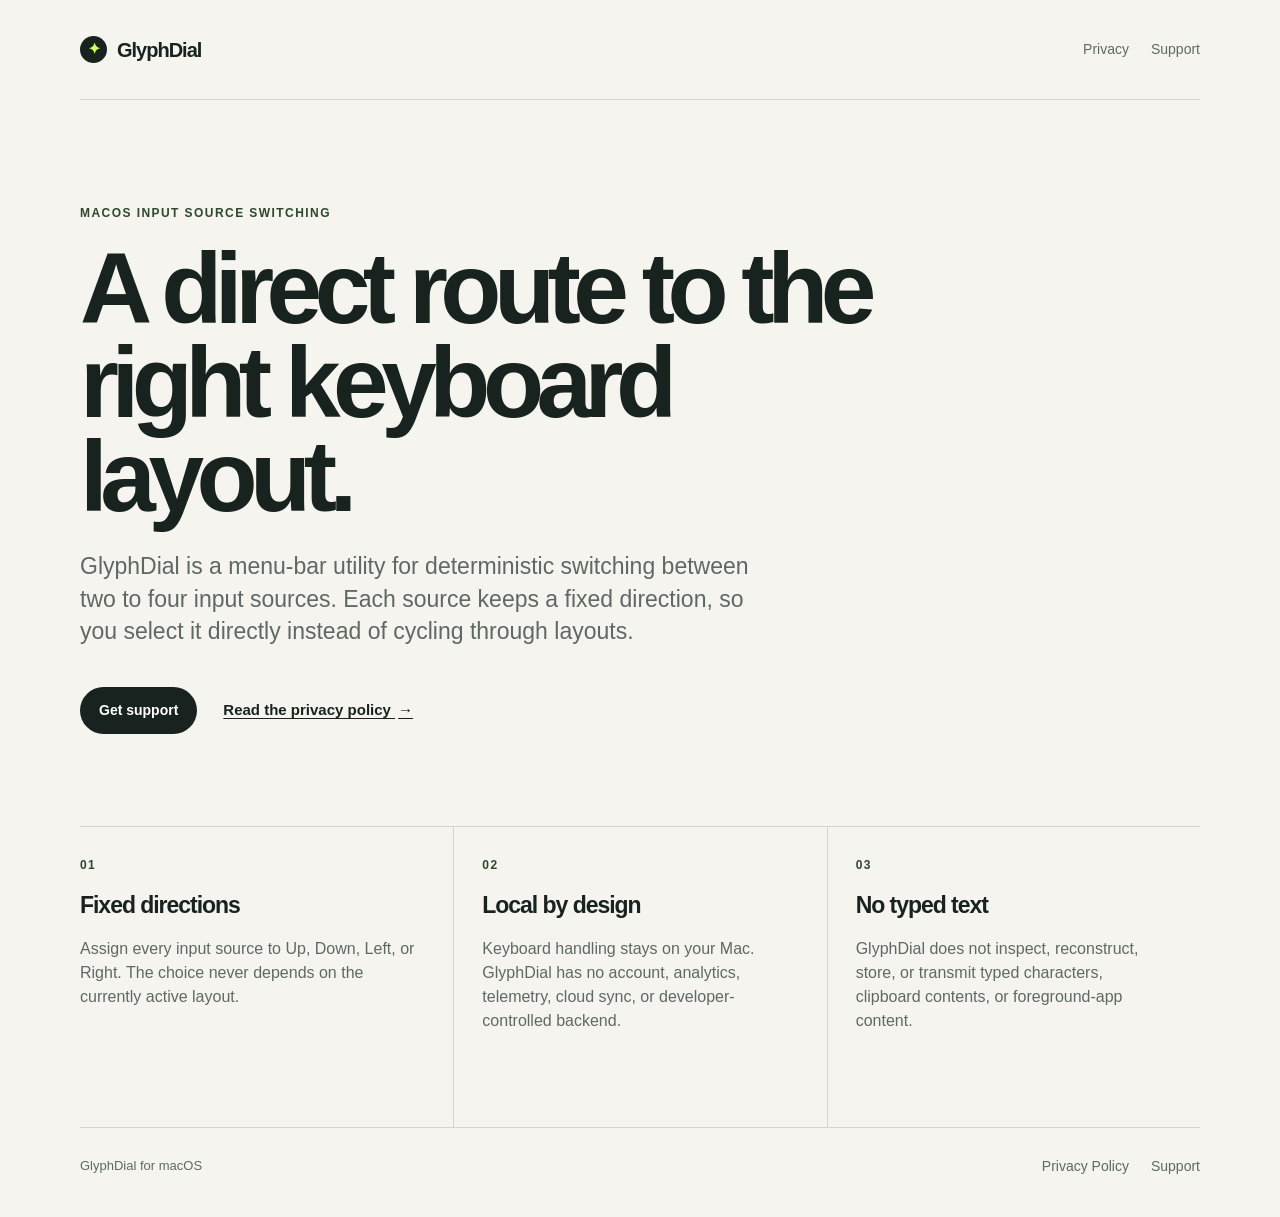
==== glyphdial/index.html @ 21ad790f "Add GlyphDial support and privacy pages" ====
<!doctype html>
<html lang="en">
  <head>
    <meta charset="utf-8">
    <meta name="viewport" content="width=device-width, initial-scale=1">
    <meta name="description" content="Support and privacy information for GlyphDial, a local macOS input-source switcher.">
    <title>GlyphDial</title>
    <link rel="stylesheet" href="/glyphdial/styles.css">
  </head>
  <body>
    <main>
      <div class="shell">
        <header class="site-header">
          <a class="wordmark" href="/glyphdial/" aria-label="GlyphDial home"><span class="wordmark-mark" aria-hidden="true">✦</span>GlyphDial</a>
          <nav aria-label="Primary navigation"><a href="/glyphdial/privacy/">Privacy</a><a href="/glyphdial/support/">Support</a></nav>
        </header>
        <section class="hero">
          <p class="eyebrow">macOS input source switching</p>
          <h1>A direct route to the right keyboard layout.</h1>
          <p class="lede">GlyphDial is a menu-bar utility for deterministic switching between two to four input sources. Each source keeps a fixed direction, so you select it directly instead of cycling through layouts.</p>
          <div class="hero-links"><a class="button" href="/glyphdial/support/">Get support</a><a class="text-link" href="/glyphdial/privacy/">Read the privacy policy <span aria-hidden="true">→</span></a></div>
        </section>
        <section class="principles" aria-label="GlyphDial principles">
          <article><p class="number">01</p><h2>Fixed directions</h2><p>Assign every input source to Up, Down, Left, or Right. The choice never depends on the currently active layout.</p></article>
          <article><p class="number">02</p><h2>Local by design</h2><p>Keyboard handling stays on your Mac. GlyphDial has no account, analytics, telemetry, cloud sync, or developer-controlled backend.</p></article>
          <article><p class="number">03</p><h2>No typed text</h2><p>GlyphDial does not inspect, reconstruct, store, or transmit typed characters, clipboard contents, or foreground-app content.</p></article>
        </section>
        <footer><span>GlyphDial for macOS</span><div><a href="/glyphdial/privacy/">Privacy Policy</a><a href="/glyphdial/support/">Support</a></div></footer>
      </div>
    </main>
  </body>
</html>
---- glyphdial/styles.css ----
:root {
  --background: #f5f4ef;
  --foreground: #18231f;
  --muted: #5f6964;
  --line: #d4d6cc;
  --accent: #d8ff62;
  --accent-dark: #2d482e;
}

* { box-sizing: border-box; }

html { background: var(--background); }

body {
  margin: 0;
  background: var(--background);
  color: var(--foreground);
  font-family: -apple-system, BlinkMacSystemFont, "SF Pro Display", "Helvetica Neue", Arial, sans-serif;
  font-size: 16px;
  line-height: 1.5;
  -webkit-font-smoothing: antialiased;
}

a { color: inherit; text-decoration-thickness: 1px; text-underline-offset: 3px; }

.shell { width: min(1120px, calc(100% - 48px)); margin: 0 auto; }
.policy-shell { max-width: 840px; }

.site-header {
  min-height: 100px;
  display: flex;
  align-items: center;
  justify-content: space-between;
  border-bottom: 1px solid var(--line);
}

.wordmark {
  display: inline-flex;
  gap: 10px;
  align-items: center;
  color: var(--foreground);
  font-size: 20px;
  font-weight: 700;
  letter-spacing: -0.05em;
  text-decoration: none;
}

.wordmark-mark {
  display: grid;
  width: 27px;
  height: 27px;
  place-items: center;
  border-radius: 50%;
  background: var(--foreground);
  color: var(--accent);
  font-size: 15px;
}

nav, footer div { display: flex; gap: 22px; }
nav a, footer a { color: var(--muted); font-size: 14px; text-decoration: none; }
nav a[aria-current="page"], nav a:hover, footer a:hover { color: var(--foreground); }

.hero { max-width: 900px; padding: 104px 0 92px; }
.support-hero { max-width: 830px; padding: 100px 0 64px; }
.eyebrow, .number {
  margin: 0 0 19px;
  color: var(--accent-dark);
  font-size: 12px;
  font-weight: 700;
  letter-spacing: 0.12em;
  text-transform: uppercase;
}

h1, h2, p { margin-top: 0; }
h1 {
  max-width: 830px;
  margin-bottom: 27px;
  font-size: clamp(50px, 8vw, 100px);
  font-weight: 700;
  letter-spacing: -0.075em;
  line-height: 0.94;
}

.lede {
  max-width: 675px;
  color: var(--muted);
  font-size: clamp(18px, 2vw, 23px);
  line-height: 1.42;
}

.hero-links { display: flex; align-items: center; gap: 26px; margin-top: 39px; }
.button {
  padding: 13px 19px;
  border-radius: 999px;
  background: var(--foreground);
  color: #fff;
  font-size: 14px;
  font-weight: 700;
  text-decoration: none;
}
.button:hover { background: var(--accent-dark); color: var(--accent); }
.text-link { font-size: 15px; font-weight: 700; }
.text-link span { margin-left: 3px; }

.principles, .support-grid {
  display: grid;
  grid-template-columns: repeat(3, 1fr);
  border-top: 1px solid var(--line);
}
.principles article, .support-grid article { min-height: 300px; padding: 29px 28px 28px 0; }
.principles article + article, .support-grid article + article { padding-left: 28px; border-left: 1px solid var(--line); }
h2 { font-size: 23px; letter-spacing: -0.045em; line-height: 1.1; }
.principles p:not(.number), .support-grid p:not(.number), .policy p, .privacy-note p { color: var(--muted); }

.policy { padding: 94px 0 78px; }
.policy h1 { max-width: 690px; font-size: clamp(48px, 7vw, 78px); }
.effective { color: var(--muted); font-size: 14px; }
.policy-intro { max-width: 620px; margin: 41px 0 55px; color: var(--foreground) !important; font-size: 22px; line-height: 1.35; }
.policy section { padding: 27px 0 31px; border-top: 1px solid var(--line); }
.policy h2 { margin-bottom: 15px; font-size: 26px; }
.policy p { max-width: 720px; font-size: 16px; line-height: 1.62; }

.support-hero h1 { margin-bottom: 27px; }
.support-grid { margin-bottom: 90px; }
.privacy-note { max-width: 760px; padding: 54px 0 88px; border-top: 1px solid var(--line); }
.privacy-note h2 { max-width: 660px; font-size: clamp(30px, 4vw, 45px); line-height: 1.02; }
.privacy-note p { max-width: 620px; margin-bottom: 27px; }

footer {
  display: flex;
  justify-content: space-between;
  padding: 28px 0 40px;
  border-top: 1px solid var(--line);
  color: var(--muted);
  font-size: 13px;
}

@media (max-width: 700px) {
  .shell { width: min(100% - 32px, 1120px); }
  .site-header { min-height: 80px; }
  nav, footer div { gap: 15px; }
  .hero, .support-hero { padding: 70px 0 55px; }
  .hero-links { flex-direction: column; align-items: flex-start; gap: 20px; }
  .principles, .support-grid { display: block; }
  .principles article, .support-grid article { min-height: auto; padding: 29px 0; border-bottom: 1px solid var(--line); }
  .principles article + article, .support-grid article + article { padding-left: 0; border-left: 0; }
  .policy { padding: 65px 0 55px; }
  .privacy-note { padding: 48px 0 60px; }
  footer { flex-direction: column; align-items: flex-start; gap: 15px; }
}
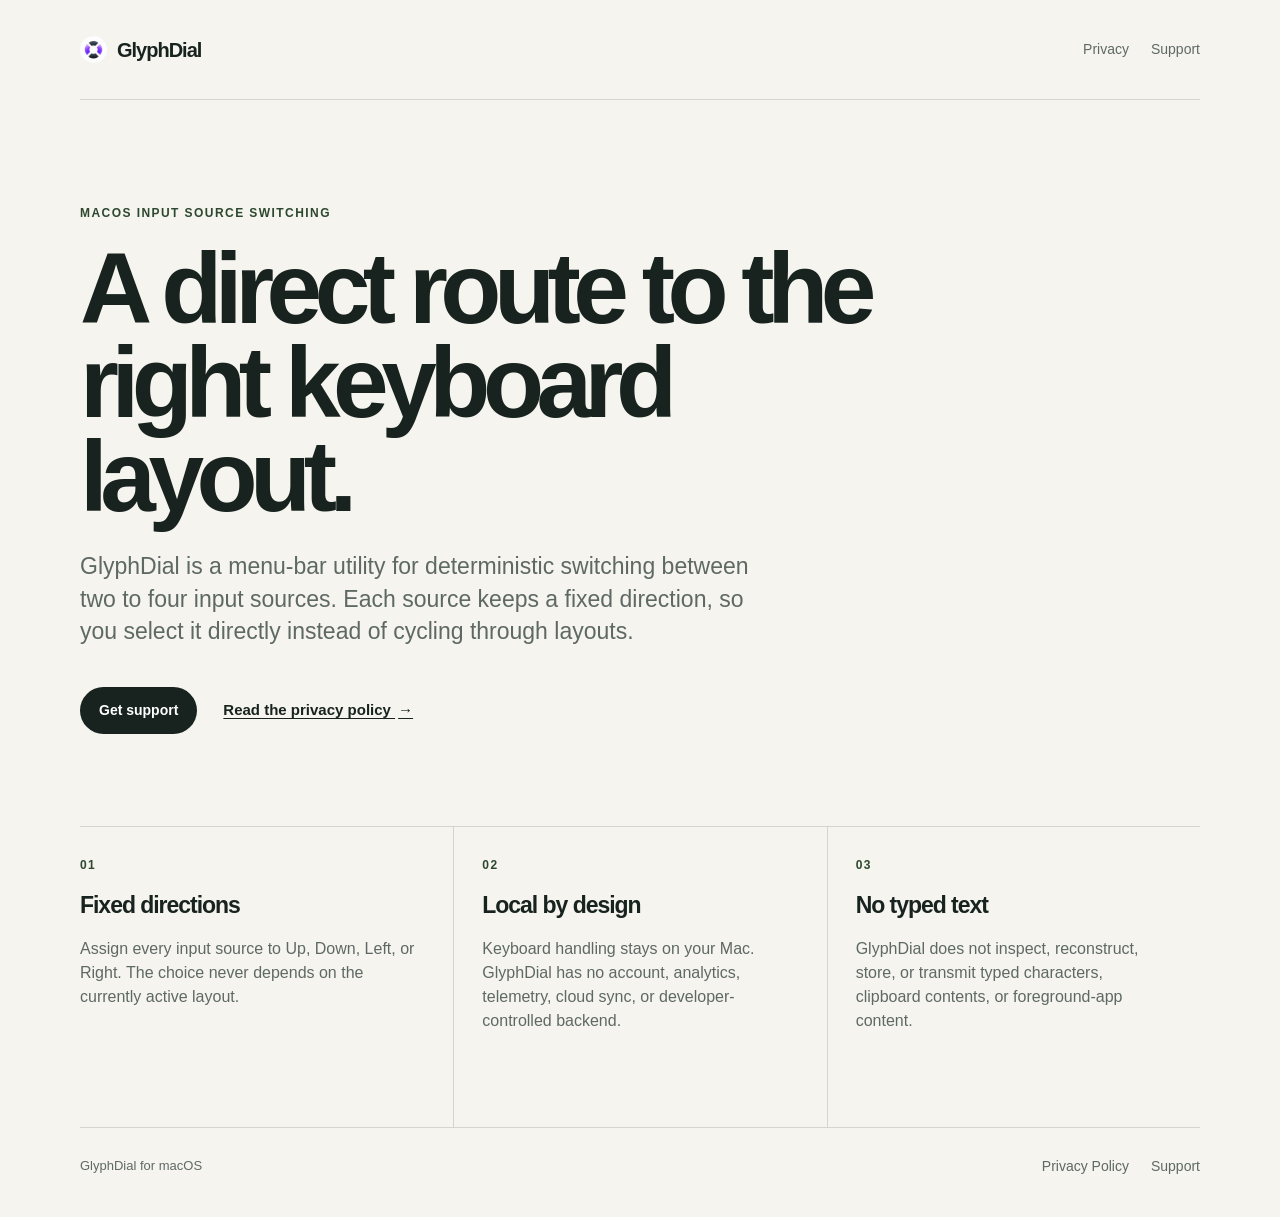
==== commit fb2dbc44: "Use GlyphDial app icon on support site" ====
--- a/glyphdial/index.html
+++ b/glyphdial/index.html
@@ -11,7 +11,7 @@
     <main>
       <div class="shell">
         <header class="site-header">
-          <a class="wordmark" href="/glyphdial/" aria-label="GlyphDial home"><span class="wordmark-mark" aria-hidden="true">✦</span>GlyphDial</a>
+          <a class="wordmark" href="/glyphdial/" aria-label="GlyphDial home"><img class="wordmark-mark" src="/glyphdial/icon.png" alt="">GlyphDial</a>
           <nav aria-label="Primary navigation"><a href="/glyphdial/privacy/">Privacy</a><a href="/glyphdial/support/">Support</a></nav>
         </header>
         <section class="hero">
--- a/glyphdial/styles.css
+++ b/glyphdial/styles.css
@@ -46,14 +46,10 @@
 }
 
 .wordmark-mark {
-  display: grid;
   width: 27px;
   height: 27px;
-  place-items: center;
   border-radius: 50%;
-  background: var(--foreground);
-  color: var(--accent);
-  font-size: 15px;
+  object-fit: cover;
 }
 
 nav, footer div { display: flex; gap: 22px; }
